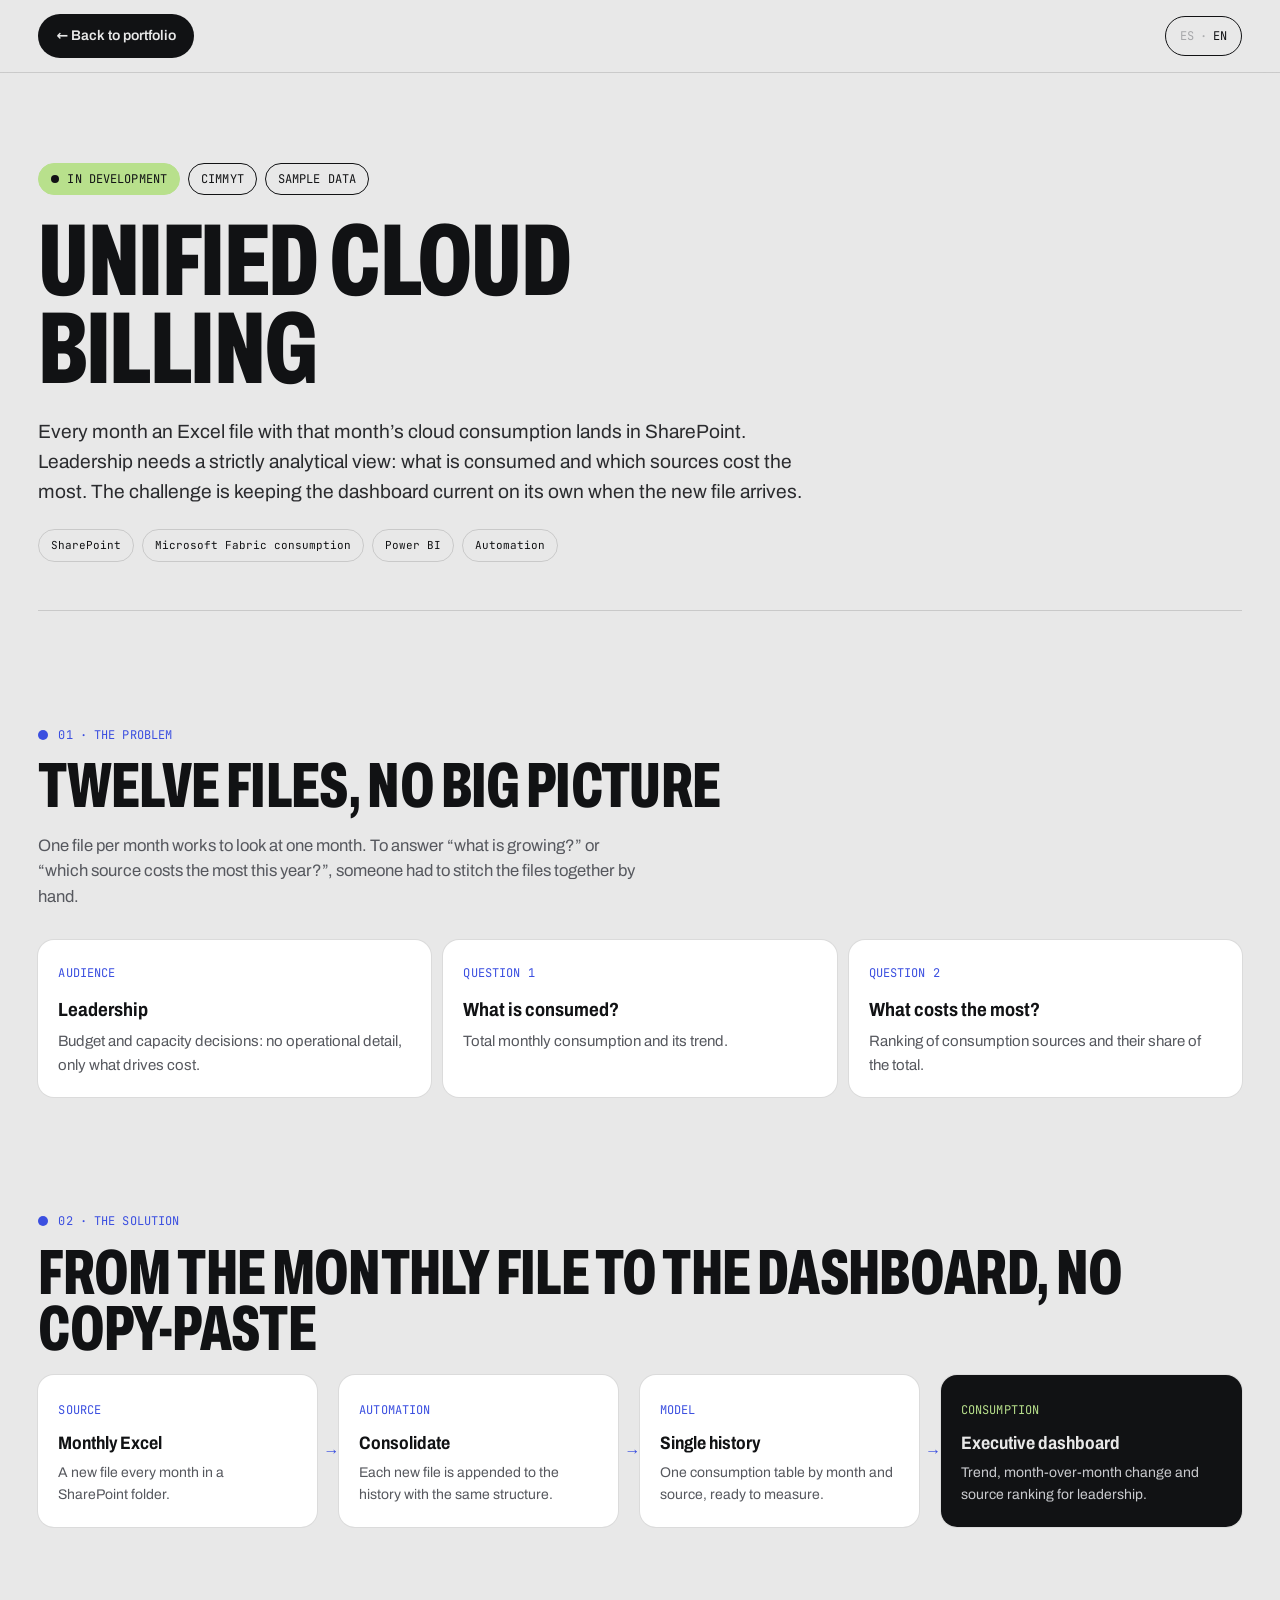
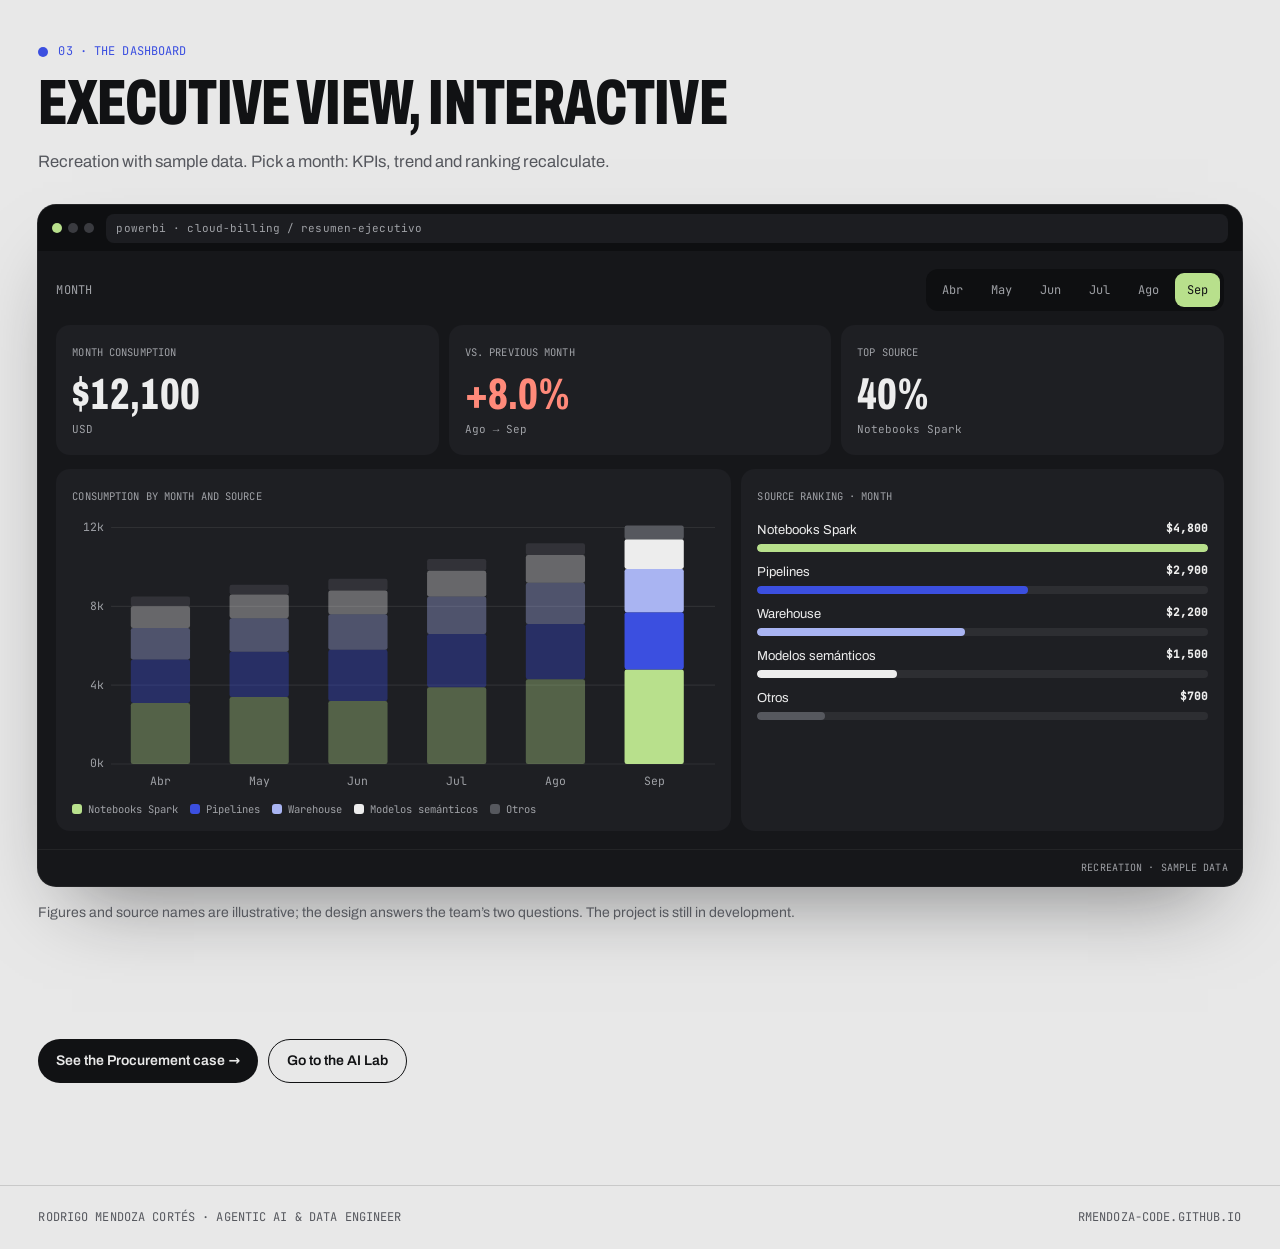
==== dashboards/cloud-billing.html @ 589b31ab "Casos Cloud billing y Training App + auditoría de enlaces - dashboards/cloud-billing.html: problema," ====
<!DOCTYPE html>
<html lang="es">
<head>
<meta charset="UTF-8" />
<meta name="viewport" content="width=device-width, initial-scale=1.0" />
<meta name="referrer" content="strict-origin-when-cross-origin" />
<meta name="robots" content="index, follow" />
<meta name="theme-color" content="#E8E8E8" />
<meta http-equiv="Content-Security-Policy" content="default-src 'self'; script-src 'self' 'unsafe-inline'; style-src 'self' 'unsafe-inline'; font-src 'self'; img-src 'self' data:; object-src 'none'; base-uri 'self'" />
<title>Cloud billing unificado · Rodrigo Mendoza Cortés</title>
<meta name="description" content="Caso: automatizar la consolidación de reportes mensuales de consumo cloud y un tablero analítico para dirección. Recreación con datos de muestra." />
<link rel="canonical" href="https://rmendoza-code.github.io/dashboards/cloud-billing.html" />
<meta property="og:image" content="https://rmendoza-code.github.io/assets/og-image.png" />
<link rel="icon" href="../assets/site/img/favicon.svg" type="image/svg+xml" />
<link rel="stylesheet" href="../assets/site/case.css" />
<style>
.db{padding:18px;display:grid;gap:14px}
.db__top{display:flex;justify-content:space-between;align-items:center;gap:14px;flex-wrap:wrap}
.months{display:flex;gap:4px;flex-wrap:wrap;background:#0E0F11;padding:4px;border-radius:12px}
.months button{font-family:"JBMono",monospace;font-size:12px;min-height:34px;padding:0 12px;border:0;border-radius:9px;background:transparent;color:var(--dk-muted);cursor:pointer}
.months button.on{background:var(--lime);color:var(--ink)}
.kpis{display:grid;grid-template-columns:repeat(3,1fr);gap:10px}
.k{background:var(--dk-2);border-radius:14px;padding:14px 16px}
.k .mono{color:var(--dk-muted);font-size:10.5px}
.k b{display:block;font-weight:800;font-stretch:66%;font-size:44px;line-height:1;margin-top:8px;font-variant-numeric:tabular-nums}
.k small{font-family:"JBMono",monospace;font-size:11px;color:var(--dk-muted)}
.up{color:#FF8A7A}.down{color:var(--lime)}
.charts{display:grid;grid-template-columns:1.4fr 1fr;gap:10px}
.panel{background:var(--dk-2);border-radius:14px;padding:14px 16px}
.panel .mono{color:var(--dk-muted);font-size:10.5px}
.panel svg{width:100%;height:auto;display:block;margin-top:8px}
.panel svg text{font-family:"JBMono",monospace;font-size:10px;fill:var(--dk-muted)}
.rank{list-style:none;display:grid;gap:10px;margin-top:12px}
.rank li{display:grid;grid-template-columns:1fr auto;gap:4px 10px;font-size:13px}
.rank li i{grid-column:1/-1;height:8px;border-radius:4px;background:#2D2E32;position:relative;overflow:hidden}
.rank li i::after{content:"";position:absolute;inset:0;width:var(--w);background:var(--c);border-radius:4px;transition:width .8s var(--ease-out)}
.rank b{font-family:"JBMono",monospace;font-size:11px}
.legend{display:flex;flex-wrap:wrap;gap:12px;margin-top:10px;font-family:"JBMono",monospace;font-size:10.5px;color:var(--dk-muted)}
.legend i{display:inline-block;width:10px;height:10px;border-radius:3px;margin-right:6px;vertical-align:-1px}
@media(max-width:900px){.charts,.kpis{grid-template-columns:1fr}}
</style>
</head>
<body>
<header class="top">
  <a class="btn" href="../index.html#dashboards">← Volver al portafolio</a>
  <span data-lang-toggle-here></span>
</header>

<main class="wrap">
  <section class="hero">
    <div class="kick"><span class="pill pill--lime pill--dot mono">En desarrollo</span><span class="pill mono">CIMMYT</span><span class="pill mono">Datos de muestra</span></div>
    <h1>Cloud billing unificado</h1>
    <p class="lead">Cada mes llega un archivo de Excel con el consumo cloud del mes y se guarda en SharePoint. Dirección necesita una vista estrictamente analítica: qué se consume y qué fuentes cuestan más. El reto es que el tablero se actualice solo cuando llega el archivo nuevo.</p>
    <div class="tags"><span>SharePoint</span><span>Consumo de Microsoft Fabric</span><span>Power BI</span><span>Automatización</span></div>
  </section>

  <section class="sec">
    <div class="topic mono">01 · El problema</div>
    <h2>Doce archivos, cero vista de conjunto</h2>
    <p class="intro">Un archivo por mes funciona para consultar un mes. Para responder “¿qué está creciendo?” o “¿qué fuente cuesta más este año?”, alguien tenía que juntar los archivos a mano.</p>
    <div class="grid3">
      <div class="fact"><span class="mono">Audiencia</span><b>Dirección</b><p>Decisiones de presupuesto y capacidad: nada de detalle operativo, solo lo que mueve el costo.</p></div>
      <div class="fact"><span class="mono">Pregunta 1</span><b>¿Qué se consume?</b><p>Consumo total por mes y su tendencia.</p></div>
      <div class="fact"><span class="mono">Pregunta 2</span><b>¿Qué cuesta más?</b><p>Ranking de fuentes de consumo y su participación en el total.</p></div>
    </div>
  </section>

  <section class="sec">
    <div class="topic mono">02 · La solución</div>
    <h2>Del archivo mensual al tablero, sin copiar y pegar</h2>
    <div class="flow">
      <div class="step"><span class="mono">Fuente</span><b>Excel mensual</b><p>Un archivo nuevo por mes en una carpeta de SharePoint.</p></div>
      <div class="step"><span class="mono">Automatización</span><b>Consolidar</b><p>Cada archivo nuevo se une al histórico con la misma estructura.</p></div>
      <div class="step"><span class="mono">Modelo</span><b>Histórico único</b><p>Una sola tabla de consumo por mes y fuente, lista para medir.</p></div>
      <div class="step"><span class="mono">Consumo</span><b>Tablero ejecutivo</b><p>Tendencia, variación mensual y ranking de fuentes para dirección.</p></div>
    </div>
  </section>

  <section class="sec">
    <div class="topic mono">03 · El tablero</div>
    <h2>Vista ejecutiva, interactiva</h2>
    <p class="intro">Recreación con datos de muestra. Elige un mes: los KPIs, la tendencia y el ranking se recalculan.</p>
    <div class="win">
      <div class="win__bar"><span class="dots"><i></i><i></i><i></i></span><span class="url mono">powerbi · cloud-billing / resumen-ejecutivo</span></div>
      <div class="db">
        <div class="db__top"><span class="mono" style="color:var(--dk-muted)">Mes</span><div class="months" id="months" role="group" aria-label="Mes"></div></div>
        <div class="kpis">
          <div class="k"><span class="mono">Consumo del mes</span><b id="k-total">—</b><small>USD</small></div>
          <div class="k"><span class="mono">Vs. mes anterior</span><b id="k-delta">—</b><small id="k-delta-s"></small></div>
          <div class="k"><span class="mono">Fuente principal</span><b id="k-top">—</b><small id="k-top-s"></small></div>
        </div>
        <div class="charts">
          <div class="panel"><span class="mono">Consumo por mes y fuente</span><svg id="ch" viewBox="0 0 560 240" role="img" aria-label="Barras apiladas de consumo mensual por fuente"></svg><div class="legend" id="legend"></div></div>
          <div class="panel"><span class="mono">Ranking de fuentes · mes</span><ul class="rank" id="rank"></ul></div>
        </div>
      </div>
      <div class="win__foot mono">Recreación · datos de muestra</div>
    </div>
    <p class="note">Las cifras y nombres de fuentes son ilustrativos; el diseño responde a las dos preguntas del área. El proyecto sigue en desarrollo.</p>
  </section>

  <div style="display:flex;gap:10px;flex-wrap:wrap">
    <a class="btn" href="procurement-analytics.html">Ver el caso de Procurement →</a>
    <a class="btn btn--ghost" href="../index.html#ai-lab">Ir al AI Lab</a>
  </div>
</main>
<footer class="mono"><span>Rodrigo Mendoza Cortés · Agentic AI &amp; Data Engineer</span><a href="../index.html">rmendoza-code.github.io</a></footer>

<script>
(function(){
  var SRC=[{n:'Notebooks Spark',c:'#B8E08C'},{n:'Pipelines',c:'#3B4FE0'},{n:'Warehouse',c:'#A9B4F2'},{n:'Modelos semánticos',c:'#EDEDED'},{n:'Otros',c:'#56585E'}];
  var MES=['Abr','May','Jun','Jul','Ago','Sep'];
  var D=[[3.1,2.2,1.6,1.1,.5],[3.4,2.3,1.7,1.2,.5],[3.2,2.6,1.8,1.2,.6],[3.9,2.7,1.9,1.3,.6],[4.3,2.8,2.1,1.4,.6],[4.8,2.9,2.2,1.5,.7]];
  var cur=5;
  var $=function(id){return document.getElementById(id)};
  var sum=function(a){return a.reduce(function(x,y){return x+y},0)};
  function fmt(v){return '$'+(v*1000).toLocaleString('en-US',{maximumFractionDigits:0})}
  function render(){
    $('months').innerHTML=MES.map(function(m,i){return '<button type="button" class="'+(i===cur?'on':'')+'" data-i="'+i+'" aria-pressed="'+(i===cur)+'">'+m+'</button>'}).join('');
    [].forEach.call($('months').querySelectorAll('button'),function(b){b.onclick=function(){cur=+b.dataset.i;render()}});
    var t=sum(D[cur]); $('k-total').textContent=fmt(t);
    if(cur>0){var p=sum(D[cur-1]),d=(t-p)/p*100; $('k-delta').textContent=(d>=0?'+':'')+d.toFixed(1)+'%'; $('k-delta').className=d>=0?'up':'down'; $('k-delta-s').textContent=MES[cur-1]+' → '+MES[cur];}
    else{$('k-delta').textContent='—';$('k-delta').className='';$('k-delta-s').textContent='';}
    var order=D[cur].map(function(v,i){return i}).sort(function(a,b){return D[cur][b]-D[cur][a]});
    $('k-top').textContent=(D[cur][order[0]]/t*100).toFixed(0)+'%'; $('k-top-s').textContent=SRC[order[0]].n;
    $('rank').innerHTML=order.map(function(i){var v=D[cur][i];return '<li><span>'+SRC[i].n+'</span><b>'+fmt(v)+'</b><i style="--w:'+(v/D[cur][order[0]]*100).toFixed(0)+'%;--c:'+SRC[i].c+'"></i></li>'}).join('');
    var W=560,H=240,L=34,B=24,T=10,max=12,bw=(W-L-10)/MES.length,s='';
    for(var g=0;g<=12;g+=4){var y=H-B-(g/max)*(H-B-T); s+='<line x1="'+L+'" x2="'+W+'" y1="'+y+'" y2="'+y+'" stroke="rgba(237,237,237,.08)"/><text x="'+(L-6)+'" y="'+(y+3)+'" text-anchor="end">'+g+'k</text>';}
    D.forEach(function(row,i){var y=H-B,x=L+i*bw+bw*.2,w=bw*.6;row.forEach(function(v,j){var h=v/max*(H-B-T);y-=h;s+='<rect x="'+x+'" y="'+y+'" width="'+w+'" height="'+h+'" fill="'+SRC[j].c+'" opacity="'+(i===cur?1:.35)+'" rx="2"/>'});s+='<text x="'+(x+w/2)+'" y="'+(H-6)+'" text-anchor="middle">'+MES[i]+'</text>'});
    $('ch').innerHTML=s;
    $('legend').innerHTML=SRC.map(function(x){return '<span><i style="background:'+x.c+'"></i>'+x.n+'</span>'}).join('');
  }
  render();
  document.addEventListener('languagechange',function(){ if(window.I18N) I18N.refresh && I18N.refresh(); });
})();
</script>
<script src="../assets/i18n.js"></script>
<script>
I18N.register({
  "← Volver al portafolio":"← Back to portfolio","En desarrollo":"In development","Datos de muestra":"Sample data",
  "Cloud billing unificado":"Unified cloud billing",
  "Cada mes llega un archivo de Excel con el consumo cloud del mes y se guarda en SharePoint. Dirección necesita una vista estrictamente analítica: qué se consume y qué fuentes cuestan más. El reto es que el tablero se actualice solo cuando llega el archivo nuevo.":"Every month an Excel file with that month’s cloud consumption lands in SharePoint. Leadership needs a strictly analytical view: what is consumed and which sources cost the most. The challenge is keeping the dashboard current on its own when the new file arrives.",
  "Consumo de Microsoft Fabric":"Microsoft Fabric consumption","Automatización":"Automation",
  "01 · El problema":"01 · The problem","Doce archivos, cero vista de conjunto":"Twelve files, no big picture",
  "Un archivo por mes funciona para consultar un mes. Para responder “¿qué está creciendo?” o “¿qué fuente cuesta más este año?”, alguien tenía que juntar los archivos a mano.":"One file per month works to look at one month. To answer “what is growing?” or “which source costs the most this year?”, someone had to stitch the files together by hand.",
  "Audiencia":"Audience","Dirección":"Leadership","Decisiones de presupuesto y capacidad: nada de detalle operativo, solo lo que mueve el costo.":"Budget and capacity decisions: no operational detail, only what drives cost.",
  "Pregunta 1":"Question 1","¿Qué se consume?":"What is consumed?","Consumo total por mes y su tendencia.":"Total monthly consumption and its trend.",
  "Pregunta 2":"Question 2","¿Qué cuesta más?":"What costs the most?","Ranking de fuentes de consumo y su participación en el total.":"Ranking of consumption sources and their share of the total.",
  "02 · La solución":"02 · The solution","Del archivo mensual al tablero, sin copiar y pegar":"From the monthly file to the dashboard, no copy-paste",
  "Fuente":"Source","Excel mensual":"Monthly Excel","Un archivo nuevo por mes en una carpeta de SharePoint.":"A new file every month in a SharePoint folder.",
  "Consolidar":"Consolidate","Cada archivo nuevo se une al histórico con la misma estructura.":"Each new file is appended to the history with the same structure.",
  "Modelo":"Model","Histórico único":"Single history","Una sola tabla de consumo por mes y fuente, lista para medir.":"One consumption table by month and source, ready to measure.",
  "Consumo":"Consumption","Tablero ejecutivo":"Executive dashboard","Tendencia, variación mensual y ranking de fuentes para dirección.":"Trend, month-over-month change and source ranking for leadership.",
  "03 · El tablero":"03 · The dashboard","Vista ejecutiva, interactiva":"Executive view, interactive",
  "Recreación con datos de muestra. Elige un mes: los KPIs, la tendencia y el ranking se recalculan.":"Recreation with sample data. Pick a month: KPIs, trend and ranking recalculate.",
  "Mes":"Month","Consumo del mes":"Month consumption","Vs. mes anterior":"Vs. previous month","Fuente principal":"Top source",
  "Consumo por mes y fuente":"Consumption by month and source","Ranking de fuentes · mes":"Source ranking · month","Recreación · datos de muestra":"Recreation · sample data",
  "Las cifras y nombres de fuentes son ilustrativos; el diseño responde a las dos preguntas del área. El proyecto sigue en desarrollo.":"Figures and source names are illustrative; the design answers the team’s two questions. The project is still in development.",
  "Ver el caso de Procurement →":"See the Procurement case →","Ir al AI Lab":"Go to the AI Lab"
});
I18N.init();
</script>
</body>
</html>
---- assets/site/case.css ----
@font-face{font-family:"Archivo";src:url(fonts/archivo-wdth.woff2) format("woff2");font-weight:100 900;font-stretch:62% 125%;font-display:swap}
@font-face{font-family:"JBMono";src:url(fonts/jetbrains-mono-400.woff2) format("woff2");font-weight:400;font-display:swap}
@font-face{font-family:"JBMono";src:url(fonts/jetbrains-mono-500.woff2) format("woff2");font-weight:500;font-display:swap}
:root{--paper:#E8E8E8;--paper-2:#DEDEDE;--card:#fff;--ink:#111214;--ink-2:#2A2B2E;--muted:#56585E;--line:rgba(17,18,20,.14);--pen:#3B4FE0;--lime:#B8E08C;--dk:#16171A;--dk-2:#1E1F23;--dk-muted:#9FA1A6;--gut:clamp(16px,3vw,48px);--ease:cubic-bezier(.76,0,.24,1);--ease-out:cubic-bezier(.16,1,.3,1)}
*{margin:0;padding:0;box-sizing:border-box}
html{scroll-behavior:smooth}
body{background:var(--paper);color:var(--ink);font-family:"Archivo",system-ui,sans-serif;font-size:16px;line-height:1.55;-webkit-font-smoothing:antialiased}
a{color:inherit;text-decoration:none}
::selection{background:var(--lime)}
.mono{font-family:"JBMono",ui-monospace,monospace;font-size:12px;text-transform:uppercase;letter-spacing:.01em}
.wrap{max-width:1280px;margin:0 auto;padding:0 var(--gut)}
:focus-visible{outline:2px solid var(--pen);outline-offset:3px;border-radius:6px}
/* top */
.top{position:sticky;top:0;z-index:30;display:flex;justify-content:space-between;align-items:center;gap:16px;padding:14px var(--gut);background:rgba(232,232,232,.86);backdrop-filter:blur(14px);-webkit-backdrop-filter:blur(14px);border-bottom:1px solid var(--line)}
.btn{display:inline-flex;align-items:center;gap:10px;min-height:44px;padding:0 18px;border-radius:999px;background:var(--ink);color:var(--paper);font-weight:600;font-size:14px;transition:background-color .3s,transform .3s var(--ease)}
.btn:hover{background:var(--pen)}
.btn--ghost{background:transparent;color:var(--ink);border:1px solid var(--ink)}
.btn--ghost:hover{background:var(--ink);color:var(--paper)}
.lang-toggle{display:inline-flex;align-items:center;gap:6px;min-height:40px;padding:0 14px;border:1px solid var(--ink);border-radius:999px;background:transparent;color:var(--muted);cursor:pointer;font-family:"JBMono",monospace;font-size:12px}
.lang-toggle [data-lang]{opacity:.45}.lang-toggle [data-lang].on{opacity:1;color:var(--ink)}.lang-sep{opacity:.4}
/* hero */
.hero{padding:clamp(48px,7vw,96px) 0 clamp(28px,4vw,48px);border-bottom:1px solid var(--line)}
.kick{display:flex;flex-wrap:wrap;gap:8px;align-items:center;margin-bottom:22px}
.pill{display:inline-flex;align-items:center;gap:8px;padding:6px 12px;border-radius:999px;border:1px solid var(--ink)}
.pill--lime{background:var(--lime);border-color:var(--lime)}
.pill--dot::before{content:"";width:8px;height:8px;border-radius:50%;background:var(--ink);animation:bl 1.6s ease-in-out infinite}
@keyframes bl{50%{opacity:.25}}
h1{font-weight:800;font-stretch:62%;text-transform:uppercase;font-size:clamp(52px,8vw,132px);line-height:.86;letter-spacing:-.015em;max-width:13ch}
.lead{font-size:clamp(18px,1.5vw,22px);color:var(--ink-2);max-width:40em;margin-top:24px}
.tags{display:flex;flex-wrap:wrap;gap:8px;margin-top:22px}
.tags span{font-family:"JBMono",monospace;font-size:11px;padding:7px 12px;border:1px solid var(--line);border-radius:999px}
/* sections */
.sec{margin:clamp(64px,9vw,120px) 0}
.topic{display:flex;align-items:center;gap:10px;color:var(--pen);margin-bottom:14px}
.topic::before{content:"";width:10px;height:10px;border-radius:50%;background:var(--pen)}
h2{font-weight:800;font-stretch:62%;text-transform:uppercase;font-size:clamp(38px,5vw,78px);line-height:.88;letter-spacing:-.01em;margin-bottom:18px}
.intro{color:var(--muted);font-size:clamp(16px,1.3vw,19px);max-width:60ch;margin-bottom:30px}
.grid3{display:grid;grid-template-columns:repeat(3,1fr);gap:12px}
.fact{background:var(--card);border-radius:16px;padding:20px;box-shadow:0 0 0 1px rgba(17,18,20,.06)}
.fact b{display:block;font-weight:700;font-stretch:85%;font-size:19px;margin:10px 0 6px}
.fact p{font-size:15px;color:var(--muted)}
.fact .mono{color:var(--pen)}
/* window */
.win{background:var(--dk);border-radius:18px;overflow:hidden;color:#EDEDED;box-shadow:0 40px 80px -34px rgba(17,18,20,.5),0 0 0 1px rgba(17,18,20,.9)}
.win__bar{display:flex;align-items:center;gap:12px;height:46px;padding:0 14px;background:#0E0F11;color:var(--dk-muted)}
.dots{display:flex;gap:6px}.dots i{width:10px;height:10px;border-radius:50%;background:#3A3B40}.dots i:first-child{background:var(--lime)}
.url{flex:1;min-width:0;background:#1C1D21;border-radius:8px;padding:6px 10px;font-size:11px;text-transform:none;white-space:nowrap;overflow:hidden;text-overflow:ellipsis}
.win__foot{padding:10px 14px;color:var(--dk-muted);font-size:10px;text-align:right;border-top:1px solid rgba(237,237,237,.06)}
/* flow */
.flow{display:grid;grid-template-columns:repeat(4,1fr);gap:0;align-items:stretch}
.step{position:relative;background:var(--card);padding:22px 20px;border-radius:16px;margin-right:22px;box-shadow:0 0 0 1px rgba(17,18,20,.06)}
.step:last-child{margin-right:0;background:var(--ink);color:var(--paper)}
.step:not(:last-child)::after{content:"→";position:absolute;right:-19px;top:50%;transform:translateY(-50%);font-family:"JBMono",monospace;color:var(--pen)}
.step .mono{color:var(--pen)}
.step:last-child .mono{color:var(--lime)}
.step b{display:block;font-size:18px;font-weight:700;font-stretch:85%;margin:8px 0 4px}
.step p{font-size:14px;color:var(--muted)}
.step:last-child p{color:#C9CACE}
.note{margin-top:16px;font-size:14px;color:var(--muted);max-width:60em}
footer{margin-top:clamp(60px,8vw,110px);padding:22px var(--gut);border-top:1px solid var(--line);display:flex;justify-content:space-between;gap:12px;flex-wrap:wrap;color:var(--muted)}
footer a:hover{color:var(--pen)}
@media(max-width:900px){.grid3,.flow{grid-template-columns:1fr}.step{margin:0 0 22px}.step:not(:last-child)::after{content:"↓";right:auto;left:50%;top:auto;bottom:-20px;transform:translateX(-50%)}}
@media(prefers-reduced-motion:reduce){*{animation:none!important;transition:none!important}}
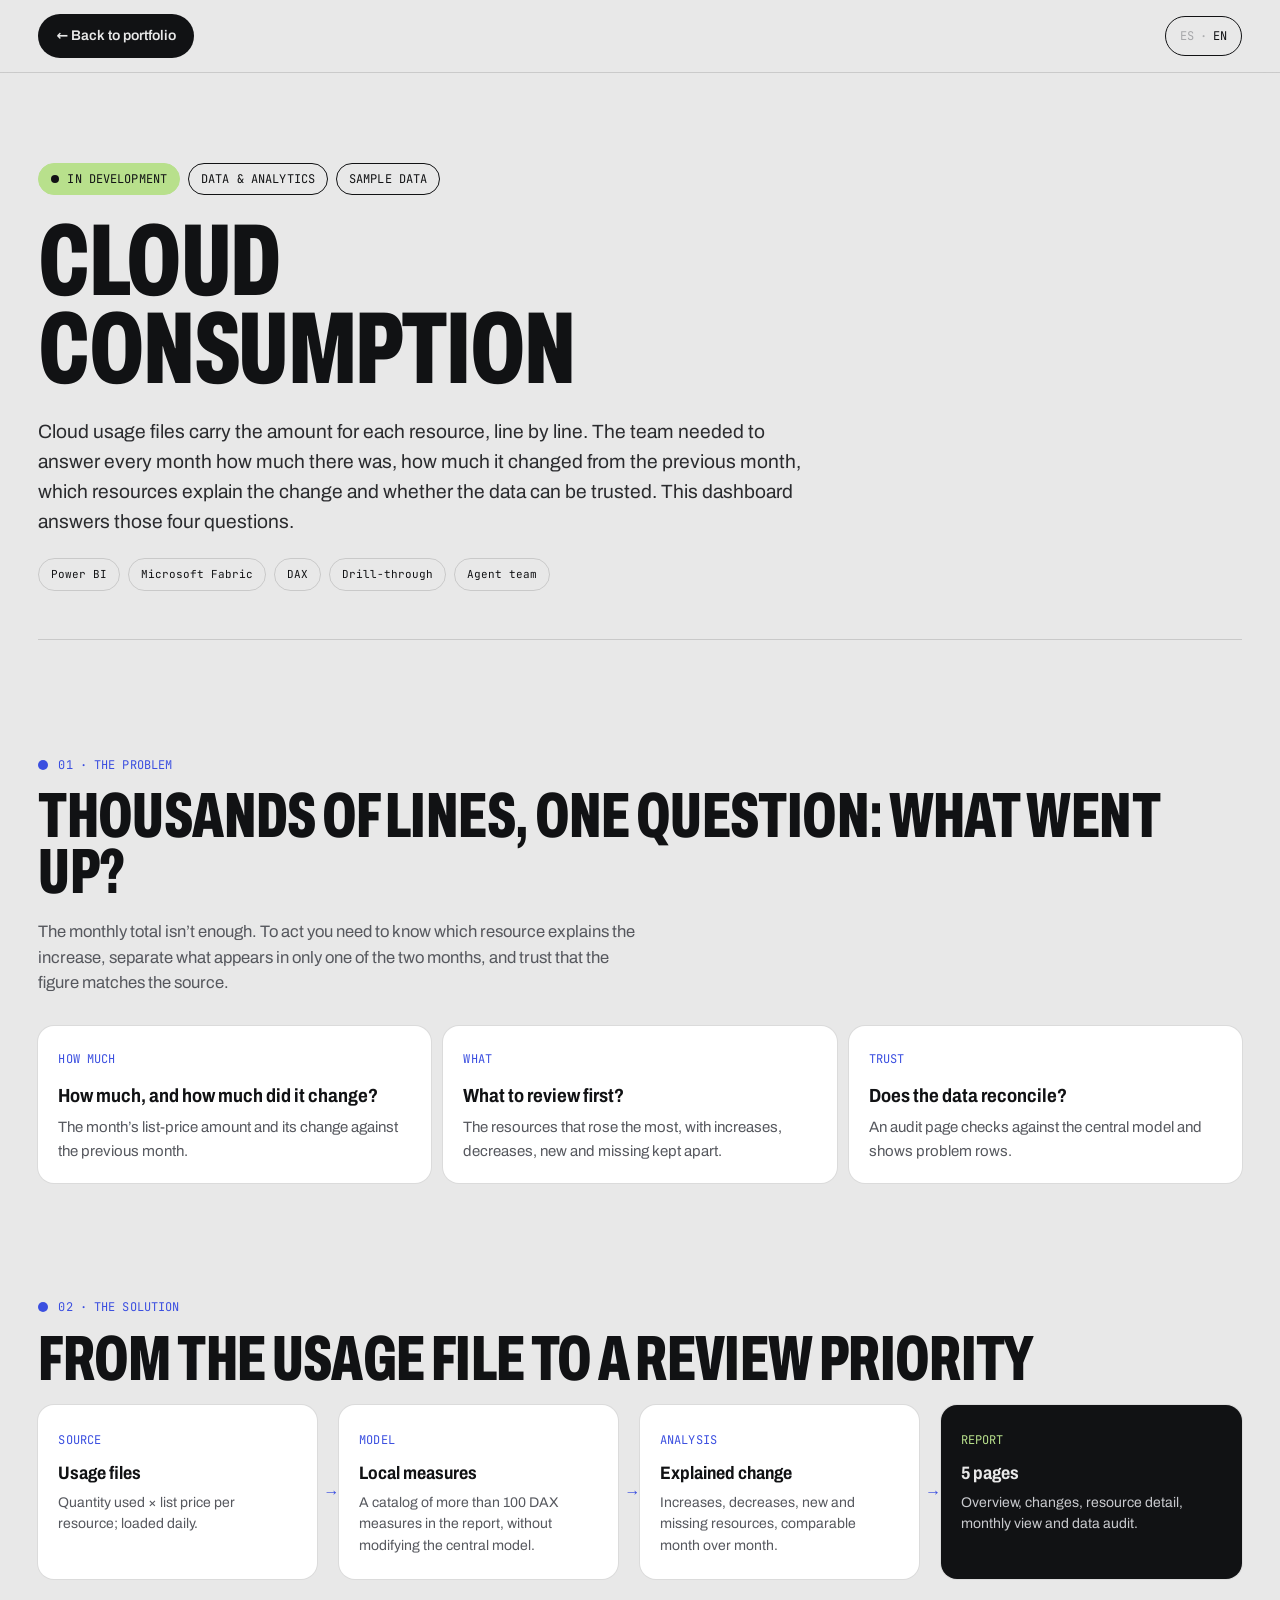
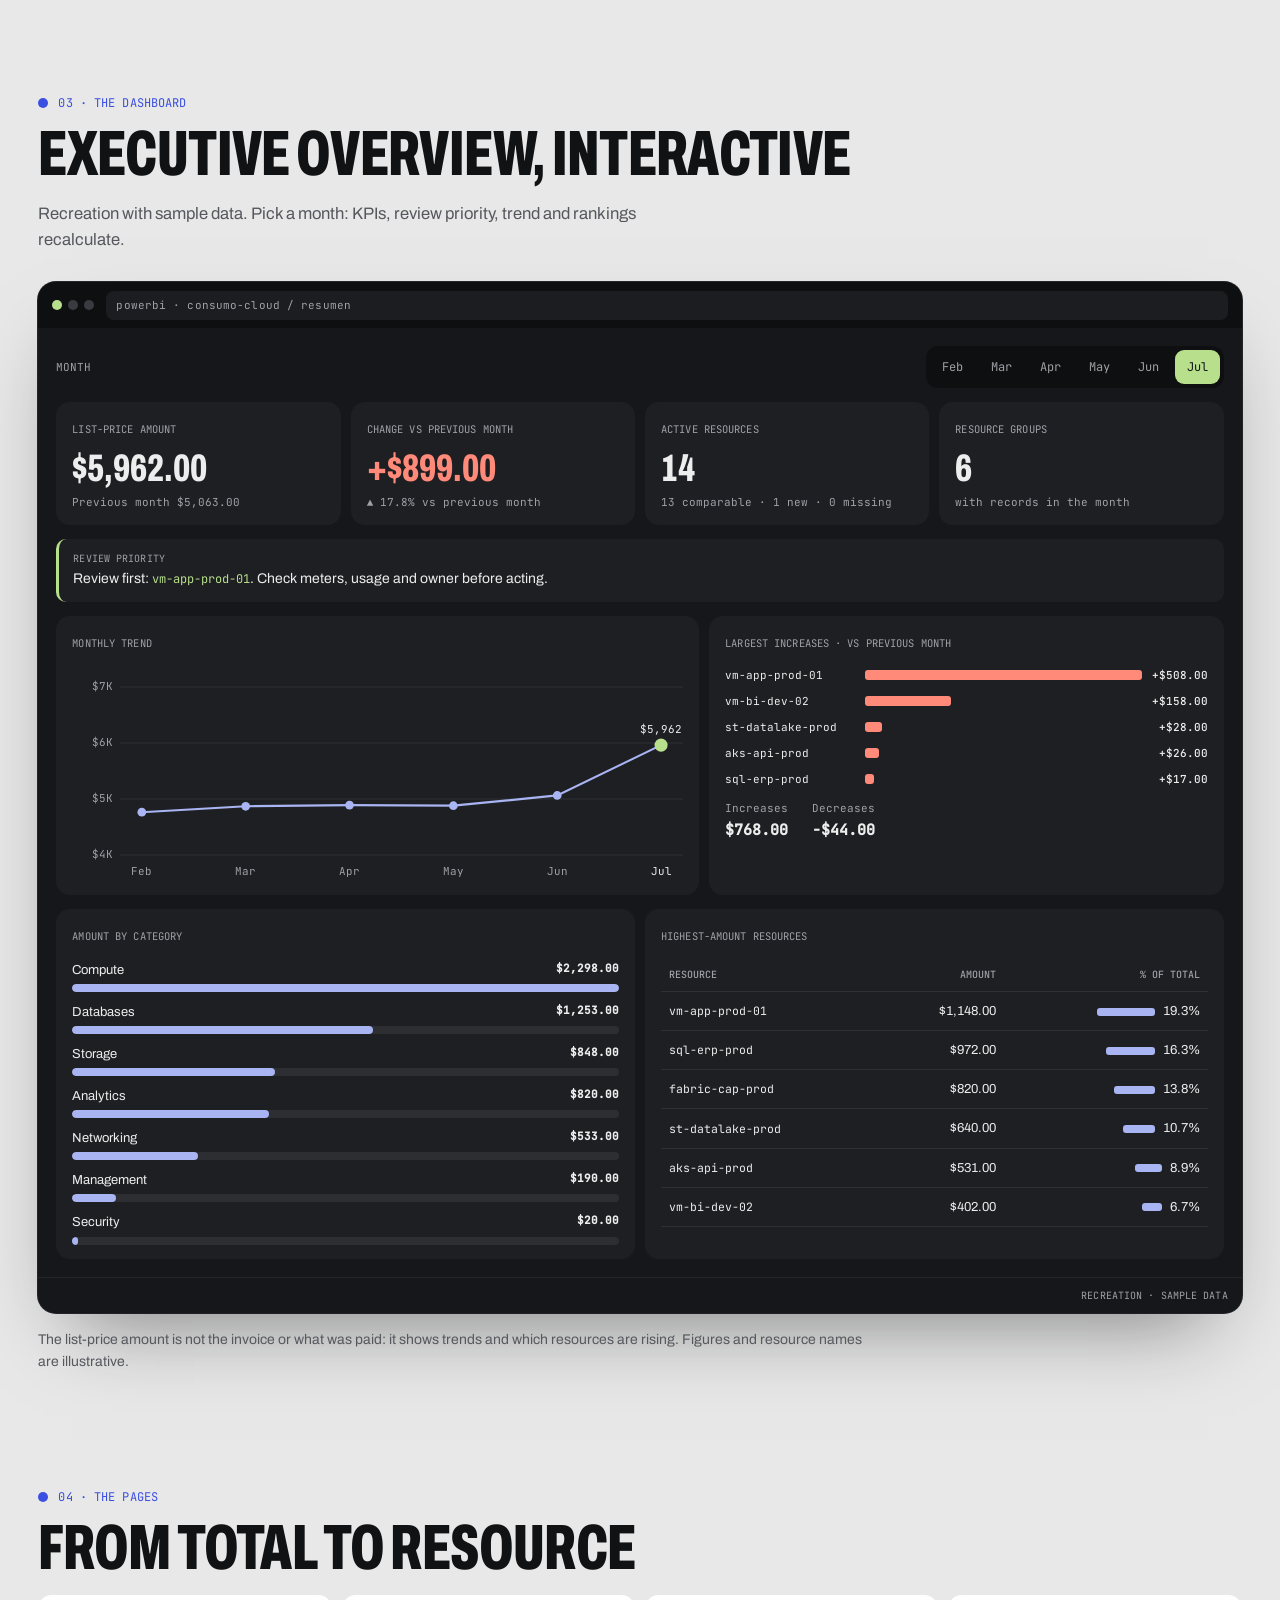
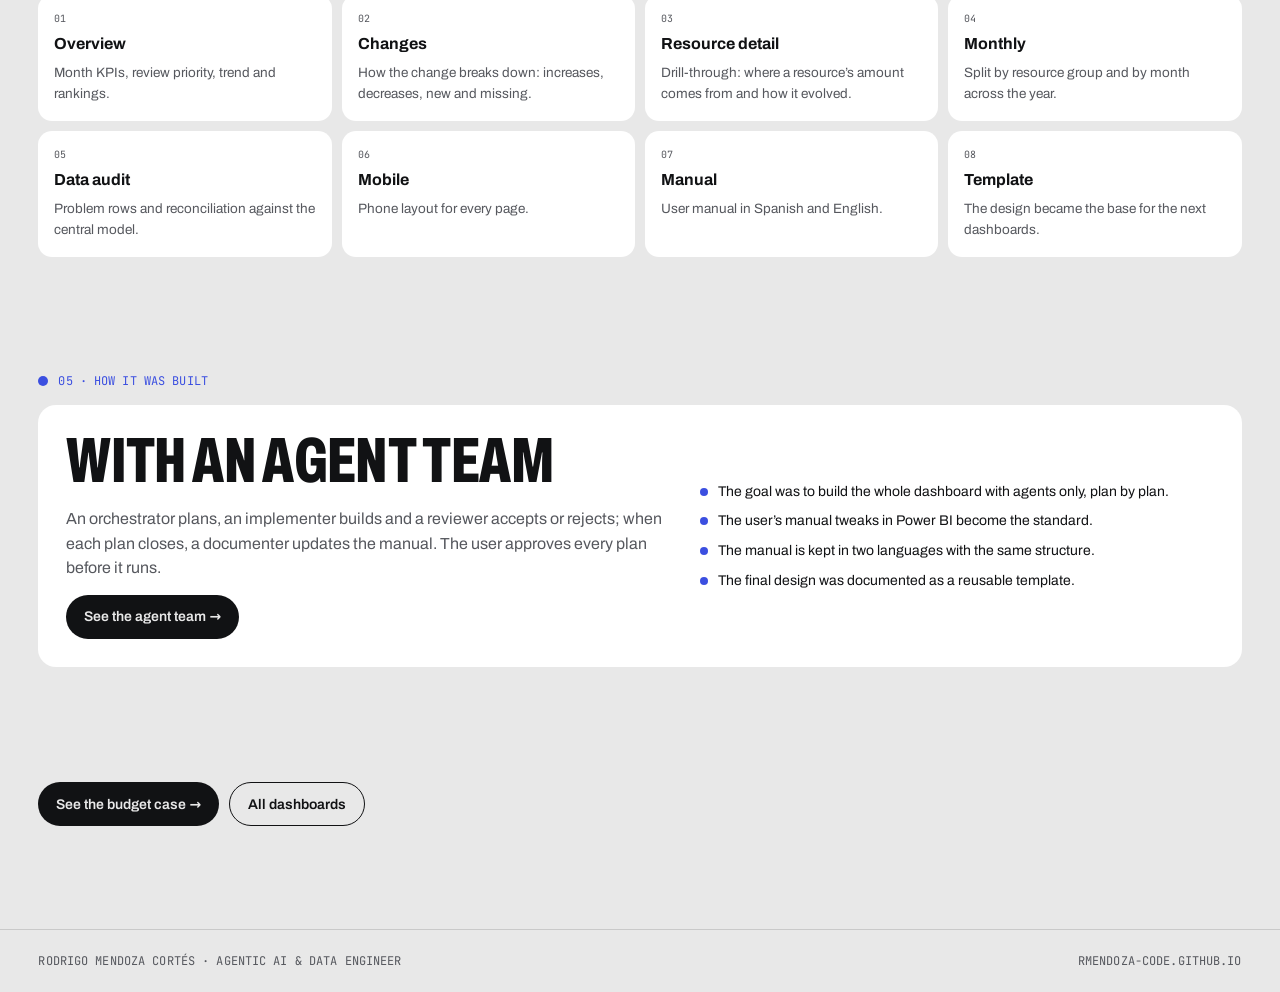
==== commit a34b1946: "Dashboards anonimizados: presupuesto vs gasto real, portafolio de proyectos y consumo cloud Co-Autho" ====
--- a/dashboards/cloud-billing.html
+++ b/dashboards/cloud-billing.html
@@ -7,37 +7,24 @@
 <meta name="robots" content="index, follow" />
 <meta name="theme-color" content="#E8E8E8" />
 <meta http-equiv="Content-Security-Policy" content="default-src 'self'; script-src 'self' 'unsafe-inline'; style-src 'self' 'unsafe-inline'; font-src 'self'; img-src 'self' data:; object-src 'none'; base-uri 'self'" />
-<title>Cloud billing unificado · Rodrigo Mendoza Cortés</title>
-<meta name="description" content="Caso: automatizar la consolidación de reportes mensuales de consumo cloud y un tablero analítico para dirección. Recreación con datos de muestra." />
+<title>Consumo cloud · Rodrigo Mendoza Cortés</title>
+<meta name="description" content="Caso: dashboard de Power BI sobre el consumo mensual de recursos en la nube: cuánto hubo, cuánto cambió, qué recursos lo explican y si los datos son confiables. Recreación con datos de muestra." />
 <link rel="canonical" href="https://rmendoza-code.github.io/dashboards/cloud-billing.html" />
 <meta property="og:image" content="https://rmendoza-code.github.io/assets/og-image.png" />
 <link rel="icon" href="../assets/site/img/favicon.svg" type="image/svg+xml" />
 <link rel="stylesheet" href="../assets/site/case.css" />
+<link rel="stylesheet" href="../assets/site/db.css" />
 <style>
-.db{padding:18px;display:grid;gap:14px}
-.db__top{display:flex;justify-content:space-between;align-items:center;gap:14px;flex-wrap:wrap}
-.months{display:flex;gap:4px;flex-wrap:wrap;background:#0E0F11;padding:4px;border-radius:12px}
-.months button{font-family:"JBMono",monospace;font-size:12px;min-height:34px;padding:0 12px;border:0;border-radius:9px;background:transparent;color:var(--dk-muted);cursor:pointer}
-.months button.on{background:var(--lime);color:var(--ink)}
-.kpis{display:grid;grid-template-columns:repeat(3,1fr);gap:10px}
-.k{background:var(--dk-2);border-radius:14px;padding:14px 16px}
-.k .mono{color:var(--dk-muted);font-size:10.5px}
-.k b{display:block;font-weight:800;font-stretch:66%;font-size:44px;line-height:1;margin-top:8px;font-variant-numeric:tabular-nums}
-.k small{font-family:"JBMono",monospace;font-size:11px;color:var(--dk-muted)}
-.up{color:#FF8A7A}.down{color:var(--lime)}
-.charts{display:grid;grid-template-columns:1.4fr 1fr;gap:10px}
-.panel{background:var(--dk-2);border-radius:14px;padding:14px 16px}
-.panel .mono{color:var(--dk-muted);font-size:10.5px}
-.panel svg{width:100%;height:auto;display:block;margin-top:8px}
-.panel svg text{font-family:"JBMono",monospace;font-size:10px;fill:var(--dk-muted)}
-.rank{list-style:none;display:grid;gap:10px;margin-top:12px}
-.rank li{display:grid;grid-template-columns:1fr auto;gap:4px 10px;font-size:13px}
-.rank li i{grid-column:1/-1;height:8px;border-radius:4px;background:#2D2E32;position:relative;overflow:hidden}
-.rank li i::after{content:"";position:absolute;inset:0;width:var(--w);background:var(--c);border-radius:4px;transition:width .8s var(--ease-out)}
-.rank b{font-family:"JBMono",monospace;font-size:11px}
-.legend{display:flex;flex-wrap:wrap;gap:12px;margin-top:10px;font-family:"JBMono",monospace;font-size:10.5px;color:var(--dk-muted)}
-.legend i{display:inline-block;width:10px;height:10px;border-radius:3px;margin-right:6px;vertical-align:-1px}
-@media(max-width:900px){.charts,.kpis{grid-template-columns:1fr}}
+.inc{list-style:none;display:grid;gap:9px;margin-top:12px}
+.inc li{display:grid;grid-template-columns:minmax(0,130px) 1fr auto;gap:10px;align-items:center;font-size:12px}
+.inc li span{font-family:"JBMono",monospace;font-size:11px;overflow:hidden;text-overflow:ellipsis;white-space:nowrap}
+.inc li i{height:10px;border-radius:3px;background:#FF8A7A;width:var(--w);transition:width .8s var(--ease-out)}
+.inc li i.neg{background:var(--lime)}
+.inc li b{font-family:"JBMono",monospace;font-size:11px;font-weight:500}
+.gross{display:flex;gap:24px;margin-top:12px;font-family:"JBMono",monospace;font-size:11px;color:var(--dk-muted)}
+.gross b{display:block;font-size:15px;color:#EDEDED;margin-top:2px}
+.tbl td.res{font-family:"JBMono",monospace;font-size:11.5px}
+.share{display:inline-block;height:8px;border-radius:3px;background:#A9B4F2;vertical-align:middle;margin-right:8px}
 </style>
 </head>
 <body>
@@ -48,115 +35,214 @@
 
 <main class="wrap">
   <section class="hero">
-    <div class="kick"><span class="pill pill--lime pill--dot mono">En desarrollo</span><span class="pill mono">CIMMYT</span><span class="pill mono">Datos de muestra</span></div>
-    <h1>Cloud billing unificado</h1>
-    <p class="lead">Cada mes llega un archivo de Excel con el consumo cloud del mes y se guarda en SharePoint. Dirección necesita una vista estrictamente analítica: qué se consume y qué fuentes cuestan más. El reto es que el tablero se actualice solo cuando llega el archivo nuevo.</p>
-    <div class="tags"><span>SharePoint</span><span>Consumo de Microsoft Fabric</span><span>Power BI</span><span>Automatización</span></div>
+    <div class="kick"><span class="pill pill--lime pill--dot mono">En desarrollo</span><span class="pill mono">Datos y analítica</span><span class="pill mono">Datos de muestra</span></div>
+    <h1>Consumo cloud</h1>
+    <p class="lead">Los archivos de uso de la nube traen el importe de cada recurso, renglón por renglón. El área necesitaba responder cada mes cuánto hubo, cuánto cambió frente al mes anterior, qué recursos explican el cambio y si los datos son confiables. Este dashboard responde esas cuatro preguntas.</p>
+    <div class="tags"><span>Power BI</span><span>Microsoft Fabric</span><span>DAX</span><span>Drill-through</span><span>Equipo de agentes</span></div>
   </section>
 
   <section class="sec">
     <div class="topic mono">01 · El problema</div>
-    <h2>Doce archivos, cero vista de conjunto</h2>
-    <p class="intro">Un archivo por mes funciona para consultar un mes. Para responder “¿qué está creciendo?” o “¿qué fuente cuesta más este año?”, alguien tenía que juntar los archivos a mano.</p>
+    <h2>Miles de renglones, una pregunta: ¿qué subió?</h2>
+    <p class="intro">El total del mes no basta. Para actuar hay que saber qué recurso explica el aumento, separar lo que solo aparece en uno de los dos meses y confiar en que la cifra coincide con la fuente.</p>
     <div class="grid3">
-      <div class="fact"><span class="mono">Audiencia</span><b>Dirección</b><p>Decisiones de presupuesto y capacidad: nada de detalle operativo, solo lo que mueve el costo.</p></div>
-      <div class="fact"><span class="mono">Pregunta 1</span><b>¿Qué se consume?</b><p>Consumo total por mes y su tendencia.</p></div>
-      <div class="fact"><span class="mono">Pregunta 2</span><b>¿Qué cuesta más?</b><p>Ranking de fuentes de consumo y su participación en el total.</p></div>
+      <div class="fact"><span class="mono">Cuánto</span><b>¿Cuánto hubo y cuánto cambió?</b><p>Importe a precio de lista del mes y su variación contra el mes anterior.</p></div>
+      <div class="fact"><span class="mono">Qué</span><b>¿Qué revisar primero?</b><p>Los recursos que más subieron, con subidas, bajadas, nuevos y faltantes separados.</p></div>
+      <div class="fact"><span class="mono">Confianza</span><b>¿Los datos cuadran?</b><p>Una página de auditoría compara contra el modelo central y muestra filas con problemas.</p></div>
     </div>
   </section>
 
   <section class="sec">
     <div class="topic mono">02 · La solución</div>
-    <h2>Del archivo mensual al tablero, sin copiar y pegar</h2>
+    <h2>Del archivo de uso a una prioridad de revisión</h2>
     <div class="flow">
-      <div class="step"><span class="mono">Fuente</span><b>Excel mensual</b><p>Un archivo nuevo por mes en una carpeta de SharePoint.</p></div>
-      <div class="step"><span class="mono">Automatización</span><b>Consolidar</b><p>Cada archivo nuevo se une al histórico con la misma estructura.</p></div>
-      <div class="step"><span class="mono">Modelo</span><b>Histórico único</b><p>Una sola tabla de consumo por mes y fuente, lista para medir.</p></div>
-      <div class="step"><span class="mono">Consumo</span><b>Tablero ejecutivo</b><p>Tendencia, variación mensual y ranking de fuentes para dirección.</p></div>
+      <div class="step"><span class="mono">Fuente</span><b>Archivos de uso</b><p>Cantidad usada × precio de lista por recurso; se cargan a diario.</p></div>
+      <div class="step"><span class="mono">Modelo</span><b>Medidas locales</b><p>Un catálogo de más de 100 medidas DAX en el reporte, sin modificar el modelo central.</p></div>
+      <div class="step"><span class="mono">Análisis</span><b>Cambio explicado</b><p>Subidas, bajadas, recursos nuevos y faltantes, comparables mes contra mes.</p></div>
+      <div class="step"><span class="mono">Reporte</span><b>5 páginas</b><p>Resumen, cambios, detalle por recurso, vista mensual y auditoría de datos.</p></div>
     </div>
   </section>
 
   <section class="sec">
     <div class="topic mono">03 · El tablero</div>
-    <h2>Vista ejecutiva, interactiva</h2>
-    <p class="intro">Recreación con datos de muestra. Elige un mes: los KPIs, la tendencia y el ranking se recalculan.</p>
+    <h2>Resumen ejecutivo, interactivo</h2>
+    <p class="intro">Recreación con datos de muestra. Elige un mes: los KPIs, la prioridad de revisión, la tendencia y los rankings se recalculan.</p>
     <div class="win">
-      <div class="win__bar"><span class="dots"><i></i><i></i><i></i></span><span class="url mono">powerbi · cloud-billing / resumen-ejecutivo</span></div>
+      <div class="win__bar"><span class="dots"><i></i><i></i><i></i></span><span class="url mono">powerbi · consumo-cloud / resumen</span></div>
       <div class="db">
-        <div class="db__top"><span class="mono" style="color:var(--dk-muted)">Mes</span><div class="months" id="months" role="group" aria-label="Mes"></div></div>
+        <div class="db__top"><span class="db__lbl">Mes</span><div class="seg" id="months" role="group" aria-label="Mes"></div></div>
         <div class="kpis">
-          <div class="k"><span class="mono">Consumo del mes</span><b id="k-total">—</b><small>USD</small></div>
-          <div class="k"><span class="mono">Vs. mes anterior</span><b id="k-delta">—</b><small id="k-delta-s"></small></div>
-          <div class="k"><span class="mono">Fuente principal</span><b id="k-top">—</b><small id="k-top-s"></small></div>
+          <div class="k"><span class="mono">Importe a precio de lista</span><b id="k-tot">—</b><small id="k-tot-s"></small></div>
+          <div class="k"><span class="mono">Cambio vs mes anterior</span><b id="k-chg">—</b><small id="k-chg-s"></small></div>
+          <div class="k"><span class="mono">Recursos activos</span><b id="k-res">—</b><small id="k-res-s"></small></div>
+          <div class="k"><span class="mono">Grupos de recursos</span><b id="k-rg">—</b><small>con registros en el mes</small></div>
         </div>
+        <div class="callout"><div><span class="mono">Prioridad de revisión</span><span id="prio"></span></div></div>
         <div class="charts">
-          <div class="panel"><span class="mono">Consumo por mes y fuente</span><svg id="ch" viewBox="0 0 560 240" role="img" aria-label="Barras apiladas de consumo mensual por fuente"></svg><div class="legend" id="legend"></div></div>
-          <div class="panel"><span class="mono">Ranking de fuentes · mes</span><ul class="rank" id="rank"></ul></div>
+          <div class="panel"><span class="mono">Tendencia mensual</span><svg id="trend" viewBox="0 0 560 200" role="img" aria-label="Línea de tendencia del importe mensual"></svg></div>
+          <div class="panel"><span class="mono">Mayores aumentos · vs mes anterior</span><ul class="inc" id="inc"></ul><div class="gross"><span>Aumentos<b id="g-up">—</b></span><span>Disminuciones<b id="g-dn">—</b></span></div></div>
+        </div>
+        <div class="charts charts--even">
+          <div class="panel"><span class="mono">Importe por categoría</span><ul class="rank" id="cats"></ul></div>
+          <div class="panel"><span class="mono">Recursos con mayor importe</span><div class="tbl-wrap"><table class="tbl"><thead><tr><th>Recurso</th><th>Importe</th><th>% del total</th></tr></thead><tbody id="top"></tbody></table></div></div>
         </div>
       </div>
       <div class="win__foot mono">Recreación · datos de muestra</div>
     </div>
-    <p class="note">Las cifras y nombres de fuentes son ilustrativos; el diseño responde a las dos preguntas del área. El proyecto sigue en desarrollo.</p>
+    <p class="note">El importe a precio de lista no es la factura ni lo que se pagó: sirve para ver tendencias y qué recursos suben. Cifras y nombres de recursos son ilustrativos.</p>
+  </section>
+
+  <section class="sec">
+    <div class="topic mono">04 · Las páginas</div>
+    <h2>Del total al recurso</h2>
+    <ol class="pages">
+      <li><b>Resumen</b><p>KPIs del mes, prioridad de revisión, tendencia y rankings.</p></li>
+      <li><b>Cambios</b><p>Cómo se explica el cambio: subidas, bajadas, nuevos y faltantes.</p></li>
+      <li><b>Detalle de recurso</b><p>Drill-through: de dónde sale el importe de un recurso y su evolución.</p></li>
+      <li><b>Mensual</b><p>Reparto por grupo de recursos y por mes a lo largo del año.</p></li>
+      <li><b>Auditoría de datos</b><p>Filas con problemas y cuadre contra el modelo central.</p></li>
+      <li><b>Móvil</b><p>Diseño para teléfono de cada página.</p></li>
+      <li><b>Manual</b><p>Manual de usuario en español y en inglés.</p></li>
+      <li><b>Plantilla</b><p>El diseño quedó como base para los siguientes dashboards.</p></li>
+    </ol>
+  </section>
+
+  <section class="sec">
+    <div class="topic mono">05 · Cómo se construyó</div>
+    <div class="built">
+      <div>
+        <h2>Con un equipo de agentes</h2>
+        <p>Un orquestador planea, un implementador construye y un revisor acepta o rechaza; al cerrar cada plan, un documentador actualiza el manual. El usuario aprueba cada plan antes de que se ejecute.</p>
+        <p style="margin-top:14px"><a class="btn" href="../index.html#lab-bi-agents">Ver el equipo de agentes →</a></p>
+      </div>
+      <ul>
+        <li>El objetivo fue construir el dashboard completo solo con agentes, plan por plan.</li>
+        <li>Los ajustes manuales del usuario en Power BI pasan a ser el estándar.</li>
+        <li>El manual se mantiene en dos idiomas con la misma estructura.</li>
+        <li>El diseño final se documentó como plantilla reutilizable.</li>
+      </ul>
+    </div>
   </section>
 
   <div style="display:flex;gap:10px;flex-wrap:wrap">
-    <a class="btn" href="procurement-analytics.html">Ver el caso de Procurement →</a>
-    <a class="btn btn--ghost" href="../index.html#ai-lab">Ir al AI Lab</a>
+    <a class="btn" href="financial-execution.html">Ver el caso de presupuesto →</a>
+    <a class="btn btn--ghost" href="../index.html#dashboards">Todos los dashboards</a>
   </div>
 </main>
 <footer class="mono"><span>Rodrigo Mendoza Cortés · Agentic AI &amp; Data Engineer</span><a href="../index.html">rmendoza-code.github.io</a></footer>
 
 <script>
 (function(){
-  var SRC=[{n:'Notebooks Spark',c:'#B8E08C'},{n:'Pipelines',c:'#3B4FE0'},{n:'Warehouse',c:'#A9B4F2'},{n:'Modelos semánticos',c:'#EDEDED'},{n:'Otros',c:'#56585E'}];
-  var MES=['Abr','May','Jun','Jul','Ago','Sep'];
-  var D=[[3.1,2.2,1.6,1.1,.5],[3.4,2.3,1.7,1.2,.5],[3.2,2.6,1.8,1.2,.6],[3.9,2.7,1.9,1.3,.6],[4.3,2.8,2.1,1.4,.6],[4.8,2.9,2.2,1.5,.7]];
-  var cur=5;
+  /* datos de muestra: importe mensual (USD) por recurso, Feb–Jul */
+  var R=[
+    {n:'vm-app-prod-01',c:'Cómputo',g:'rg-apps-prod',v:[612,630,618,655,640,1148]},
+    {n:'sql-erp-prod',c:'Bases de datos',g:'rg-erp-prod',v:[905,918,931,940,955,972]},
+    {n:'st-datalake-prod',c:'Almacenamiento',g:'rg-data-prod',v:[520,548,571,590,612,640]},
+    {n:'fabric-cap-prod',c:'Analítica',g:'rg-data-prod',v:[780,780,780,820,820,820]},
+    {n:'aks-api-prod',c:'Cómputo',g:'rg-apps-prod',v:[455,470,462,498,505,531]},
+    {n:'vm-bi-dev-02',c:'Cómputo',g:'rg-dev',v:[210,230,198,260,244,402]},
+    {n:'sql-analytics-qa',c:'Bases de datos',g:'rg-analytics-qa',v:[260,255,262,270,268,281]},
+    {n:'vnet-hub-shared',c:'Redes',g:'rg-shared',v:[340,342,345,351,355,358]},
+    {n:'st-backup-archive',c:'Almacenamiento',g:'rg-shared',v:[188,190,195,199,204,208]},
+    {n:'log-analytics-prod',c:'Gestión',g:'rg-shared',v:[150,162,171,168,182,190]},
+    {n:'func-etl-prod',c:'Cómputo',g:'rg-data-prod',v:[96,101,99,110,118,121]},
+    {n:'synapse-ws-dev',c:'Analítica',g:'rg-dev',v:[230,226,240,0,0,0]},
+    {n:'vm-sandbox-01',c:'Cómputo',g:'rg-dev',v:[0,0,0,0,140,96]},
+    {n:'kv-secrets-prod',c:'Seguridad',g:'rg-shared',v:[18,18,19,19,20,20]},
+    {n:'apim-gateway',c:'Redes',g:'rg-apps-prod',v:[0,0,0,0,0,175]}
+  ];
+  var MES=['Feb','Mar','Abr','May','Jun','Jul'], cur=5;
   var $=function(id){return document.getElementById(id)};
-  var sum=function(a){return a.reduce(function(x,y){return x+y},0)};
-  function fmt(v){return '$'+(v*1000).toLocaleString('en-US',{maximumFractionDigits:0})}
+  function U(v,d){return (v<0?'-':'')+'$'+Math.abs(v).toLocaleString('en-US',{minimumFractionDigits:d==null?2:d,maximumFractionDigits:d==null?2:d})}
+  function tot(m){return R.reduce(function(s,r){return s+r.v[m]},0)}
   function render(){
     $('months').innerHTML=MES.map(function(m,i){return '<button type="button" class="'+(i===cur?'on':'')+'" data-i="'+i+'" aria-pressed="'+(i===cur)+'">'+m+'</button>'}).join('');
     [].forEach.call($('months').querySelectorAll('button'),function(b){b.onclick=function(){cur=+b.dataset.i;render()}});
-    var t=sum(D[cur]); $('k-total').textContent=fmt(t);
-    if(cur>0){var p=sum(D[cur-1]),d=(t-p)/p*100; $('k-delta').textContent=(d>=0?'+':'')+d.toFixed(1)+'%'; $('k-delta').className=d>=0?'up':'down'; $('k-delta-s').textContent=MES[cur-1]+' → '+MES[cur];}
-    else{$('k-delta').textContent='—';$('k-delta').className='';$('k-delta-s').textContent='';}
-    var order=D[cur].map(function(v,i){return i}).sort(function(a,b){return D[cur][b]-D[cur][a]});
-    $('k-top').textContent=(D[cur][order[0]]/t*100).toFixed(0)+'%'; $('k-top-s').textContent=SRC[order[0]].n;
-    $('rank').innerHTML=order.map(function(i){var v=D[cur][i];return '<li><span>'+SRC[i].n+'</span><b>'+fmt(v)+'</b><i style="--w:'+(v/D[cur][order[0]]*100).toFixed(0)+'%;--c:'+SRC[i].c+'"></i></li>'}).join('');
-    var W=560,H=240,L=34,B=24,T=10,max=12,bw=(W-L-10)/MES.length,s='';
-    for(var g=0;g<=12;g+=4){var y=H-B-(g/max)*(H-B-T); s+='<line x1="'+L+'" x2="'+W+'" y1="'+y+'" y2="'+y+'" stroke="rgba(237,237,237,.08)"/><text x="'+(L-6)+'" y="'+(y+3)+'" text-anchor="end">'+g+'k</text>';}
-    D.forEach(function(row,i){var y=H-B,x=L+i*bw+bw*.2,w=bw*.6;row.forEach(function(v,j){var h=v/max*(H-B-T);y-=h;s+='<rect x="'+x+'" y="'+y+'" width="'+w+'" height="'+h+'" fill="'+SRC[j].c+'" opacity="'+(i===cur?1:.35)+'" rx="2"/>'});s+='<text x="'+(x+w/2)+'" y="'+(H-6)+'" text-anchor="middle">'+MES[i]+'</text>'});
-    $('ch').innerHTML=s;
-    $('legend').innerHTML=SRC.map(function(x){return '<span><i style="background:'+x.c+'"></i>'+x.n+'</span>'}).join('');
+    var t=tot(cur), act=R.filter(function(r){return r.v[cur]>0});
+    $('k-tot').textContent=U(t);
+    var groups={}; act.forEach(function(r){groups[r.g]=1}); $('k-rg').textContent=Object.keys(groups).length;
+    $('k-res').textContent=act.length;
+    if(cur>0){
+      var p=tot(cur-1), d=t-p;
+      $('k-tot-s').innerHTML='<span>Mes anterior</span> '+U(p);
+      $('k-chg').textContent=(d>=0?'+':'')+U(d); $('k-chg').className=d>=0?'up':'down';
+      $('k-chg-s').innerHTML=(d>=0?'▲ ':'▼ ')+Math.abs(d/p*100).toFixed(1)+'% <span>vs mes anterior</span>';
+      var nw=R.filter(function(r){return r.v[cur]>0&&r.v[cur-1]===0}).length, ms=R.filter(function(r){return r.v[cur]===0&&r.v[cur-1]>0}).length, cmp=R.filter(function(r){return r.v[cur]>0&&r.v[cur-1]>0}).length;
+      $('k-res-s').innerHTML=cmp+' <span>comparables</span> · '+nw+' <span>nuevos</span> · '+ms+' <span>faltantes</span>';
+      var ch=R.filter(function(r){return r.v[cur]>0&&r.v[cur-1]>0}).map(function(r){return {n:r.n,d:r.v[cur]-r.v[cur-1]}}).sort(function(a,b){return b.d-a.d});
+      var up=ch.filter(function(x){return x.d>0}), mx=up.length?up[0].d:1;
+      $('inc').innerHTML=up.slice(0,5).map(function(x){return '<li><span>'+x.n+'</span><i style="--w:'+(x.d/mx*100).toFixed(0)+'%"></i><b>+'+U(x.d)+'</b></li>'}).join('')||'<li><span>—</span></li>';
+      $('g-up').textContent=U(up.reduce(function(s,x){return s+x.d},0));
+      $('g-dn').textContent=U(ch.filter(function(x){return x.d<0}).reduce(function(s,x){return s+x.d},0));
+      $('prio').innerHTML=up.length?'<span>Revisar primero:</span> <code style="font-family:JBMono,monospace;font-size:12px;color:var(--lime)">'+up[0].n+'</code>. <span>Revisa medidores, uso y responsable antes de actuar.</span>':'<span>Sin aumentos comparables este mes.</span>';
+    }else{
+      $('k-tot-s').textContent='';$('k-chg').textContent='—';$('k-chg').className='';$('k-chg-s').textContent='';$('k-res-s').textContent='';
+      $('inc').innerHTML='<li><span>—</span></li>';$('g-up').textContent='—';$('g-dn').textContent='—';
+      $('prio').innerHTML='<span>Elige un mes con mes anterior para comparar.</span>';
+    }
+    /* tendencia */
+    var Wd=560,H=200,L=44,B=24,T=22,lo=4000,hi=7000,s='',pts=[];
+    for(var g=lo;g<=hi;g+=1000){var y=H-B-(g-lo)/(hi-lo)*(H-B-T);s+='<line x1="'+L+'" x2="'+Wd+'" y1="'+y+'" y2="'+y+'" stroke="rgba(237,237,237,.08)"/><text x="'+(L-6)+'" y="'+(y+3)+'" text-anchor="end">$'+g/1000+'K</text>';}
+    MES.forEach(function(m,i){var x=L+20+i*(Wd-L-40)/(MES.length-1),y=H-B-(tot(i)-lo)/(hi-lo)*(H-B-T);pts.push([x,y]);s+='<text x="'+x+'" y="'+(H-6)+'" text-anchor="middle"'+(i===cur?' style="fill:#EDEDED"':'')+'>'+m+'</text>'});
+    s+='<polyline points="'+pts.map(function(p){return p[0].toFixed(1)+','+p[1].toFixed(1)}).join(' ')+'" fill="none" stroke="#A9B4F2" stroke-width="2"/>';
+    pts.forEach(function(p,i){s+='<circle cx="'+p[0]+'" cy="'+p[1]+'" r="'+(i===cur?6:4)+'" fill="'+(i===cur?'#B8E08C':'#A9B4F2')+'"/>'+(i===cur?'<text x="'+p[0]+'" y="'+(p[1]-11)+'" text-anchor="middle" style="fill:#EDEDED">'+U(tot(i),0)+'</text>':'')});
+    $('trend').innerHTML=s;
+    /* categorías */
+    var cats={}; R.forEach(function(r){cats[r.c]=(cats[r.c]||0)+r.v[cur]});
+    var ck=Object.keys(cats).sort(function(a,b){return cats[b]-cats[a]}), cmax=cats[ck[0]];
+    $('cats').innerHTML=ck.map(function(k){return '<li><span>'+k+'</span><b>'+U(cats[k])+'</b><i style="--w:'+(cats[k]/cmax*100).toFixed(0)+'%;--c:#A9B4F2"></i></li>'}).join('');
+    /* top recursos */
+    var top=act.slice().sort(function(a,b){return b.v[cur]-a.v[cur]}).slice(0,6);
+    $('top').innerHTML=top.map(function(r){var sh=r.v[cur]/t*100;return '<tr><td class="res">'+r.n+'</td><td>'+U(r.v[cur])+'</td><td><span class="share" style="width:'+(sh*3).toFixed(0)+'px"></span>'+sh.toFixed(1)+'%</td></tr>'}).join('');
+    if(window.I18N&&I18N.refresh)I18N.refresh();
   }
   render();
-  document.addEventListener('languagechange',function(){ if(window.I18N) I18N.refresh && I18N.refresh(); });
 })();
 </script>
 <script src="../assets/i18n.js"></script>
 <script>
 I18N.register({
-  "← Volver al portafolio":"← Back to portfolio","En desarrollo":"In development","Datos de muestra":"Sample data",
-  "Cloud billing unificado":"Unified cloud billing",
-  "Cada mes llega un archivo de Excel con el consumo cloud del mes y se guarda en SharePoint. Dirección necesita una vista estrictamente analítica: qué se consume y qué fuentes cuestan más. El reto es que el tablero se actualice solo cuando llega el archivo nuevo.":"Every month an Excel file with that month’s cloud consumption lands in SharePoint. Leadership needs a strictly analytical view: what is consumed and which sources cost the most. The challenge is keeping the dashboard current on its own when the new file arrives.",
-  "Consumo de Microsoft Fabric":"Microsoft Fabric consumption","Automatización":"Automation",
-  "01 · El problema":"01 · The problem","Doce archivos, cero vista de conjunto":"Twelve files, no big picture",
-  "Un archivo por mes funciona para consultar un mes. Para responder “¿qué está creciendo?” o “¿qué fuente cuesta más este año?”, alguien tenía que juntar los archivos a mano.":"One file per month works to look at one month. To answer “what is growing?” or “which source costs the most this year?”, someone had to stitch the files together by hand.",
-  "Audiencia":"Audience","Dirección":"Leadership","Decisiones de presupuesto y capacidad: nada de detalle operativo, solo lo que mueve el costo.":"Budget and capacity decisions: no operational detail, only what drives cost.",
-  "Pregunta 1":"Question 1","¿Qué se consume?":"What is consumed?","Consumo total por mes y su tendencia.":"Total monthly consumption and its trend.",
-  "Pregunta 2":"Question 2","¿Qué cuesta más?":"What costs the most?","Ranking de fuentes de consumo y su participación en el total.":"Ranking of consumption sources and their share of the total.",
-  "02 · La solución":"02 · The solution","Del archivo mensual al tablero, sin copiar y pegar":"From the monthly file to the dashboard, no copy-paste",
-  "Fuente":"Source","Excel mensual":"Monthly Excel","Un archivo nuevo por mes en una carpeta de SharePoint.":"A new file every month in a SharePoint folder.",
-  "Consolidar":"Consolidate","Cada archivo nuevo se une al histórico con la misma estructura.":"Each new file is appended to the history with the same structure.",
-  "Modelo":"Model","Histórico único":"Single history","Una sola tabla de consumo por mes y fuente, lista para medir.":"One consumption table by month and source, ready to measure.",
-  "Consumo":"Consumption","Tablero ejecutivo":"Executive dashboard","Tendencia, variación mensual y ranking de fuentes para dirección.":"Trend, month-over-month change and source ranking for leadership.",
-  "03 · El tablero":"03 · The dashboard","Vista ejecutiva, interactiva":"Executive view, interactive",
-  "Recreación con datos de muestra. Elige un mes: los KPIs, la tendencia y el ranking se recalculan.":"Recreation with sample data. Pick a month: KPIs, trend and ranking recalculate.",
-  "Mes":"Month","Consumo del mes":"Month consumption","Vs. mes anterior":"Vs. previous month","Fuente principal":"Top source",
-  "Consumo por mes y fuente":"Consumption by month and source","Ranking de fuentes · mes":"Source ranking · month","Recreación · datos de muestra":"Recreation · sample data",
-  "Las cifras y nombres de fuentes son ilustrativos; el diseño responde a las dos preguntas del área. El proyecto sigue en desarrollo.":"Figures and source names are illustrative; the design answers the team’s two questions. The project is still in development.",
-  "Ver el caso de Procurement →":"See the Procurement case →","Ir al AI Lab":"Go to the AI Lab"
+  "← Volver al portafolio":"← Back to portfolio","En desarrollo":"In development","Datos y analítica":"Data & analytics","Datos de muestra":"Sample data",
+  "Consumo cloud":"Cloud consumption",
+  "Los archivos de uso de la nube traen el importe de cada recurso, renglón por renglón. El área necesitaba responder cada mes cuánto hubo, cuánto cambió frente al mes anterior, qué recursos explican el cambio y si los datos son confiables. Este dashboard responde esas cuatro preguntas.":"Cloud usage files carry the amount for each resource, line by line. The team needed to answer every month how much there was, how much it changed from the previous month, which resources explain the change and whether the data can be trusted. This dashboard answers those four questions.",
+  "Equipo de agentes":"Agent team",
+  "01 · El problema":"01 · The problem","Miles de renglones, una pregunta: ¿qué subió?":"Thousands of lines, one question: what went up?",
+  "El total del mes no basta. Para actuar hay que saber qué recurso explica el aumento, separar lo que solo aparece en uno de los dos meses y confiar en que la cifra coincide con la fuente.":"The monthly total isn’t enough. To act you need to know which resource explains the increase, separate what appears in only one of the two months, and trust that the figure matches the source.",
+  "Cuánto":"How much","¿Cuánto hubo y cuánto cambió?":"How much, and how much did it change?","Importe a precio de lista del mes y su variación contra el mes anterior.":"The month’s list-price amount and its change against the previous month.",
+  "Qué":"What","¿Qué revisar primero?":"What to review first?","Los recursos que más subieron, con subidas, bajadas, nuevos y faltantes separados.":"The resources that rose the most, with increases, decreases, new and missing kept apart.",
+  "Confianza":"Trust","¿Los datos cuadran?":"Does the data reconcile?","Una página de auditoría compara contra el modelo central y muestra filas con problemas.":"An audit page checks against the central model and shows problem rows.",
+  "02 · La solución":"02 · The solution","Del archivo de uso a una prioridad de revisión":"From the usage file to a review priority",
+  "Fuente":"Source","Archivos de uso":"Usage files","Cantidad usada × precio de lista por recurso; se cargan a diario.":"Quantity used × list price per resource; loaded daily.",
+  "Modelo":"Model","Medidas locales":"Local measures","Un catálogo de más de 100 medidas DAX en el reporte, sin modificar el modelo central.":"A catalog of more than 100 DAX measures in the report, without modifying the central model.",
+  "Análisis":"Analysis","Cambio explicado":"Explained change","Subidas, bajadas, recursos nuevos y faltantes, comparables mes contra mes.":"Increases, decreases, new and missing resources, comparable month over month.",
+  "Reporte":"Report","5 páginas":"5 pages","Resumen, cambios, detalle por recurso, vista mensual y auditoría de datos.":"Overview, changes, resource detail, monthly view and data audit.",
+  "03 · El tablero":"03 · The dashboard","Resumen ejecutivo, interactivo":"Executive overview, interactive",
+  "Recreación con datos de muestra. Elige un mes: los KPIs, la prioridad de revisión, la tendencia y los rankings se recalculan.":"Recreation with sample data. Pick a month: KPIs, review priority, trend and rankings recalculate.",
+  "Mes":"Month","Importe a precio de lista":"List-price amount","Cambio vs mes anterior":"Change vs previous month","Recursos activos":"Active resources","Grupos de recursos":"Resource groups","con registros en el mes":"with records in the month",
+  "Mes anterior":"Previous month","vs mes anterior":"vs previous month","comparables":"comparable","nuevos":"new","faltantes":"missing",
+  "Prioridad de revisión":"Review priority","Revisar primero:":"Review first:","Revisa medidores, uso y responsable antes de actuar.":"Check meters, usage and owner before acting.","Sin aumentos comparables este mes.":"No comparable increases this month.","Elige un mes con mes anterior para comparar.":"Pick a month that has a previous month to compare.",
+  "Tendencia mensual":"Monthly trend","Mayores aumentos · vs mes anterior":"Largest increases · vs previous month","Aumentos":"Increases","Disminuciones":"Decreases",
+  "Importe por categoría":"Amount by category","Recursos con mayor importe":"Highest-amount resources","Recurso":"Resource","Importe":"Amount","% del total":"% of total",
+  "Cómputo":"Compute","Bases de datos":"Databases","Almacenamiento":"Storage","Analítica":"Analytics","Redes":"Networking","Gestión":"Management","Seguridad":"Security",
+  "Abr":"Apr","Recreación · datos de muestra":"Recreation · sample data",
+  "El importe a precio de lista no es la factura ni lo que se pagó: sirve para ver tendencias y qué recursos suben. Cifras y nombres de recursos son ilustrativos.":"The list-price amount is not the invoice or what was paid: it shows trends and which resources are rising. Figures and resource names are illustrative.",
+  "04 · Las páginas":"04 · The pages","Del total al recurso":"From total to resource",
+  "Resumen":"Overview","KPIs del mes, prioridad de revisión, tendencia y rankings.":"Month KPIs, review priority, trend and rankings.",
+  "Cambios":"Changes","Cómo se explica el cambio: subidas, bajadas, nuevos y faltantes.":"How the change breaks down: increases, decreases, new and missing.",
+  "Detalle de recurso":"Resource detail","Drill-through: de dónde sale el importe de un recurso y su evolución.":"Drill-through: where a resource’s amount comes from and how it evolved.",
+  "Mensual":"Monthly","Reparto por grupo de recursos y por mes a lo largo del año.":"Split by resource group and by month across the year.",
+  "Auditoría de datos":"Data audit","Filas con problemas y cuadre contra el modelo central.":"Problem rows and reconciliation against the central model.",
+  "Móvil":"Mobile","Diseño para teléfono de cada página.":"Phone layout for every page.",
+  "Manual":"Manual","Manual de usuario en español y en inglés.":"User manual in Spanish and English.",
+  "Plantilla":"Template","El diseño quedó como base para los siguientes dashboards.":"The design became the base for the next dashboards.",
+  "05 · Cómo se construyó":"05 · How it was built","Con un equipo de agentes":"With an agent team",
+  "Un orquestador planea, un implementador construye y un revisor acepta o rechaza; al cerrar cada plan, un documentador actualiza el manual. El usuario aprueba cada plan antes de que se ejecute.":"An orchestrator plans, an implementer builds and a reviewer accepts or rejects; when each plan closes, a documenter updates the manual. The user approves every plan before it runs.",
+  "Ver el equipo de agentes →":"See the agent team →",
+  "El objetivo fue construir el dashboard completo solo con agentes, plan por plan.":"The goal was to build the whole dashboard with agents only, plan by plan.",
+  "Los ajustes manuales del usuario en Power BI pasan a ser el estándar.":"The user’s manual tweaks in Power BI become the standard.",
+  "El manual se mantiene en dos idiomas con la misma estructura.":"The manual is kept in two languages with the same structure.",
+  "El diseño final se documentó como plantilla reutilizable.":"The final design was documented as a reusable template.",
+  "Ver el caso de presupuesto →":"See the budget case →","Todos los dashboards":"All dashboards"
 });
 I18N.init();
 </script>
--- a/assets/site/db.css
+++ b/assets/site/db.css
@@ -0,0 +1,72 @@
+/* Recreaciones interactivas de dashboards (páginas de dashboards/) */
+.db{padding:18px;display:grid;gap:14px;color:#EDEDED}
+.db__top{display:flex;justify-content:space-between;align-items:center;gap:10px 14px;flex-wrap:wrap}
+.db__lbl{font-family:"JBMono",monospace;font-size:11px;color:var(--dk-muted);text-transform:uppercase}
+.seg{display:flex;gap:4px;flex-wrap:wrap;background:#0E0F11;padding:4px;border-radius:12px}
+.seg button{font-family:"JBMono",monospace;font-size:12px;min-height:34px;padding:0 12px;border:0;border-radius:9px;background:transparent;color:var(--dk-muted);cursor:pointer;transition:background-color .25s,color .25s}
+.seg button:hover{color:#EDEDED}
+.seg button.on{background:var(--lime);color:var(--ink)}
+.kpis{display:grid;grid-template-columns:repeat(4,1fr);gap:10px}
+.kpis--6{grid-template-columns:repeat(6,1fr)}
+.k{background:var(--dk-2);border-radius:14px;padding:14px 16px;min-width:0}
+.k .mono{color:var(--dk-muted);font-size:10.5px}
+.k b{display:block;font-weight:800;font-stretch:66%;font-size:clamp(30px,3vw,42px);line-height:1;margin-top:8px;font-variant-numeric:tabular-nums;white-space:nowrap}
+.k small{display:block;margin-top:6px;font-family:"JBMono",monospace;font-size:11px;color:var(--dk-muted)}
+.k--hl{background:var(--lime);color:var(--ink)}
+.k--hl .mono,.k--hl small{color:#2A2B2E}
+.up{color:#FF8A7A}.down{color:var(--lime)}
+.k--hl .up{color:#8A2A1C}.k--hl .down{color:#1F4D12}
+.charts{display:grid;grid-template-columns:1.25fr 1fr;gap:10px}
+.charts--even{grid-template-columns:1fr 1fr}
+.panel{background:var(--dk-2);border-radius:14px;padding:14px 16px;min-width:0}
+.panel > .mono{color:var(--dk-muted);font-size:10.5px}
+.panel svg{width:100%;height:auto;display:block;margin-top:8px}
+.panel svg text{font-family:"JBMono",monospace;font-size:10px;fill:var(--dk-muted)}
+.legend{display:flex;flex-wrap:wrap;gap:12px;margin-top:10px;font-family:"JBMono",monospace;font-size:10.5px;color:var(--dk-muted)}
+.legend i{display:inline-block;width:10px;height:10px;border-radius:3px;margin-right:6px;vertical-align:-1px}
+.legend i.ln{height:0;border-top:2px dashed #EDEDED;border-radius:0;vertical-align:3px}
+.rank{list-style:none;display:grid;gap:10px;margin-top:12px}
+.rank li{display:grid;grid-template-columns:minmax(0,1fr) auto;gap:4px 10px;font-size:13px}
+.rank li > span{overflow:hidden;text-overflow:ellipsis;white-space:nowrap}
+.rank li i{grid-column:1/-1;height:8px;border-radius:4px;background:#2D2E32;position:relative;overflow:hidden}
+.rank li i::after{content:"";position:absolute;inset:0;width:var(--w);background:var(--c,var(--lime));border-radius:4px;transition:width .8s var(--ease-out)}
+.rank b{font-family:"JBMono",monospace;font-size:11px}
+/* barras de ejecución: real + compromisos sobre la pista del presupuesto, con ritmo lineal */
+.exe{list-style:none;display:grid;gap:12px;margin-top:12px}
+.exe li{display:grid;grid-template-columns:minmax(0,1fr) auto;gap:5px 10px;font-size:13px}
+.exe li > span{overflow:hidden;text-overflow:ellipsis;white-space:nowrap}
+.exe li b{font-family:"JBMono",monospace;font-size:11px;font-weight:500}
+.exe li b.flag{color:#FF8A7A}
+.exe__bar{grid-column:1/-1;position:relative;height:12px;border-radius:4px;background:rgba(169,180,242,.22);overflow:hidden}
+.exe__bar i{position:absolute;top:0;bottom:0;left:0;border-radius:4px 0 0 4px;transition:width .8s var(--ease-out),left .8s var(--ease-out)}
+.exe__bar i.a{background:var(--lime)}
+.exe__bar i.c{background:#3B4FE0;border-radius:0}
+.exe__bar u{position:absolute;top:-2px;bottom:-2px;width:0;border-left:2px dashed #EDEDED;transition:left .8s var(--ease-out)}
+.tbl{width:100%;border-collapse:collapse;font-size:13px;margin-top:10px}
+.tbl th,.tbl td{padding:9px 8px;border-bottom:1px solid rgba(237,237,237,.08);text-align:right;white-space:nowrap}
+.tbl th:first-child,.tbl td:first-child{text-align:left;white-space:normal}
+.tbl th{font-family:"JBMono",monospace;font-size:10px;font-weight:500;text-transform:uppercase;color:var(--dk-muted)}
+.tbl td{font-variant-numeric:tabular-nums}
+.tbl-wrap{overflow-x:auto}
+.st{display:inline-block;padding:3px 9px;border-radius:999px;font-family:"JBMono",monospace;font-size:10px;text-transform:uppercase}
+.st--ok{background:rgba(184,224,140,.18);color:var(--lime)}
+.st--mid{background:rgba(255,200,90,.16);color:#FFC85A}
+.st--bad{background:rgba(255,138,122,.16);color:#FF8A7A}
+.callout{display:flex;align-items:center;justify-content:space-between;gap:12px;flex-wrap:wrap;background:var(--dk-2);border-left:3px solid var(--lime);border-radius:10px;padding:12px 14px;font-size:14px}
+.callout .mono{display:block;color:var(--dk-muted);font-size:10px;margin-bottom:2px}
+.pages{list-style:none;display:grid;grid-template-columns:repeat(4,1fr);gap:10px;counter-reset:pg}
+.pages li{counter-increment:pg;background:var(--card);border-radius:14px;padding:16px;display:flex;flex-direction:column;gap:6px}
+.pages li::before{content:counter(pg,decimal-leading-zero);font-family:"JBMono",monospace;font-size:10px;color:var(--muted)}
+.pages b{font-size:16px}
+.pages p{font-size:13.5px;color:var(--muted)}
+.built{display:grid;grid-template-columns:minmax(0,1.2fr) minmax(0,1fr);gap:18px;align-items:center;background:var(--card);border-radius:18px;padding:clamp(18px,3vw,28px)}
+.built p{color:var(--muted)}
+.built ul{list-style:none;display:grid;gap:8px}
+.built li{font-size:14px;padding-left:18px;position:relative}
+.built li::before{content:"";position:absolute;left:0;top:.5em;width:8px;height:8px;border-radius:50%;background:var(--pen)}
+@media(max-width:900px){
+  .kpis,.kpis--6{grid-template-columns:1fr 1fr}
+  .charts,.charts--even,.built{grid-template-columns:1fr}
+  .pages{grid-template-columns:1fr 1fr}
+}
+@media(max-width:520px){.pages{grid-template-columns:1fr}.db{padding:14px}}
